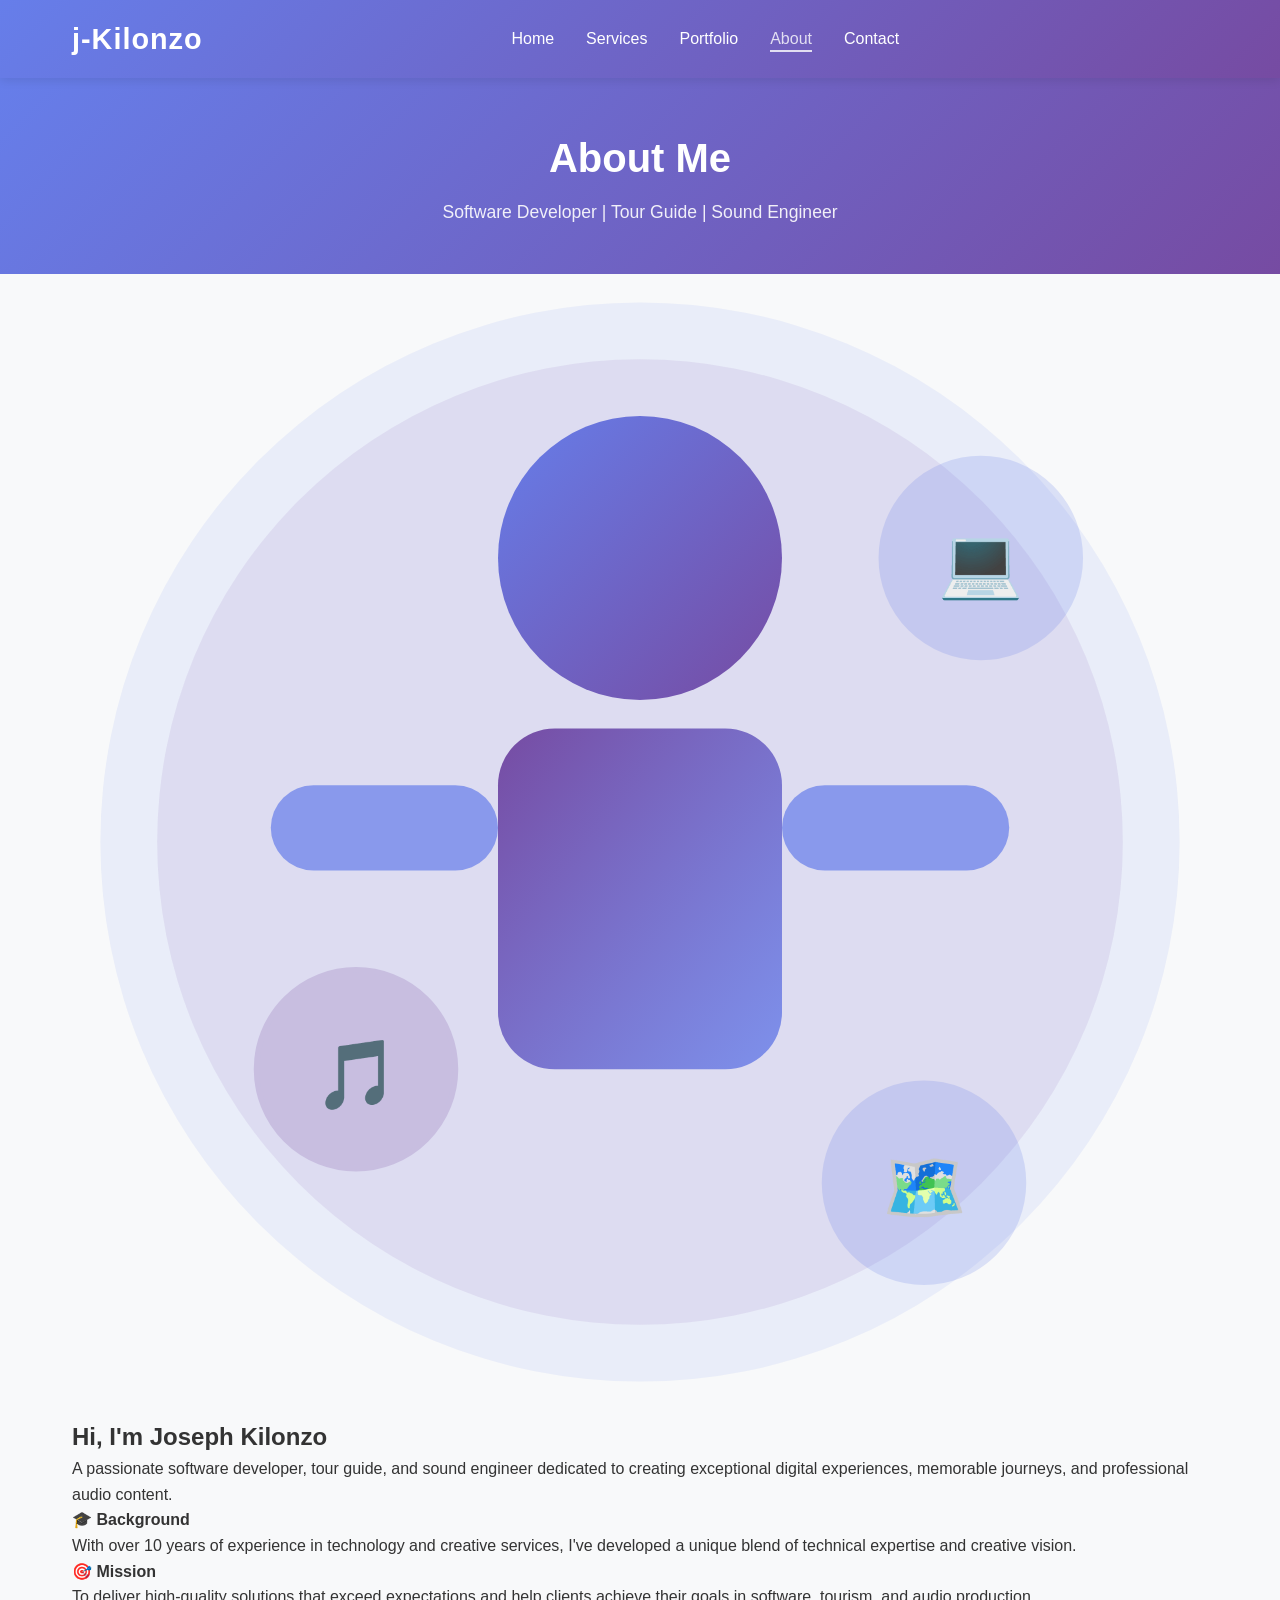
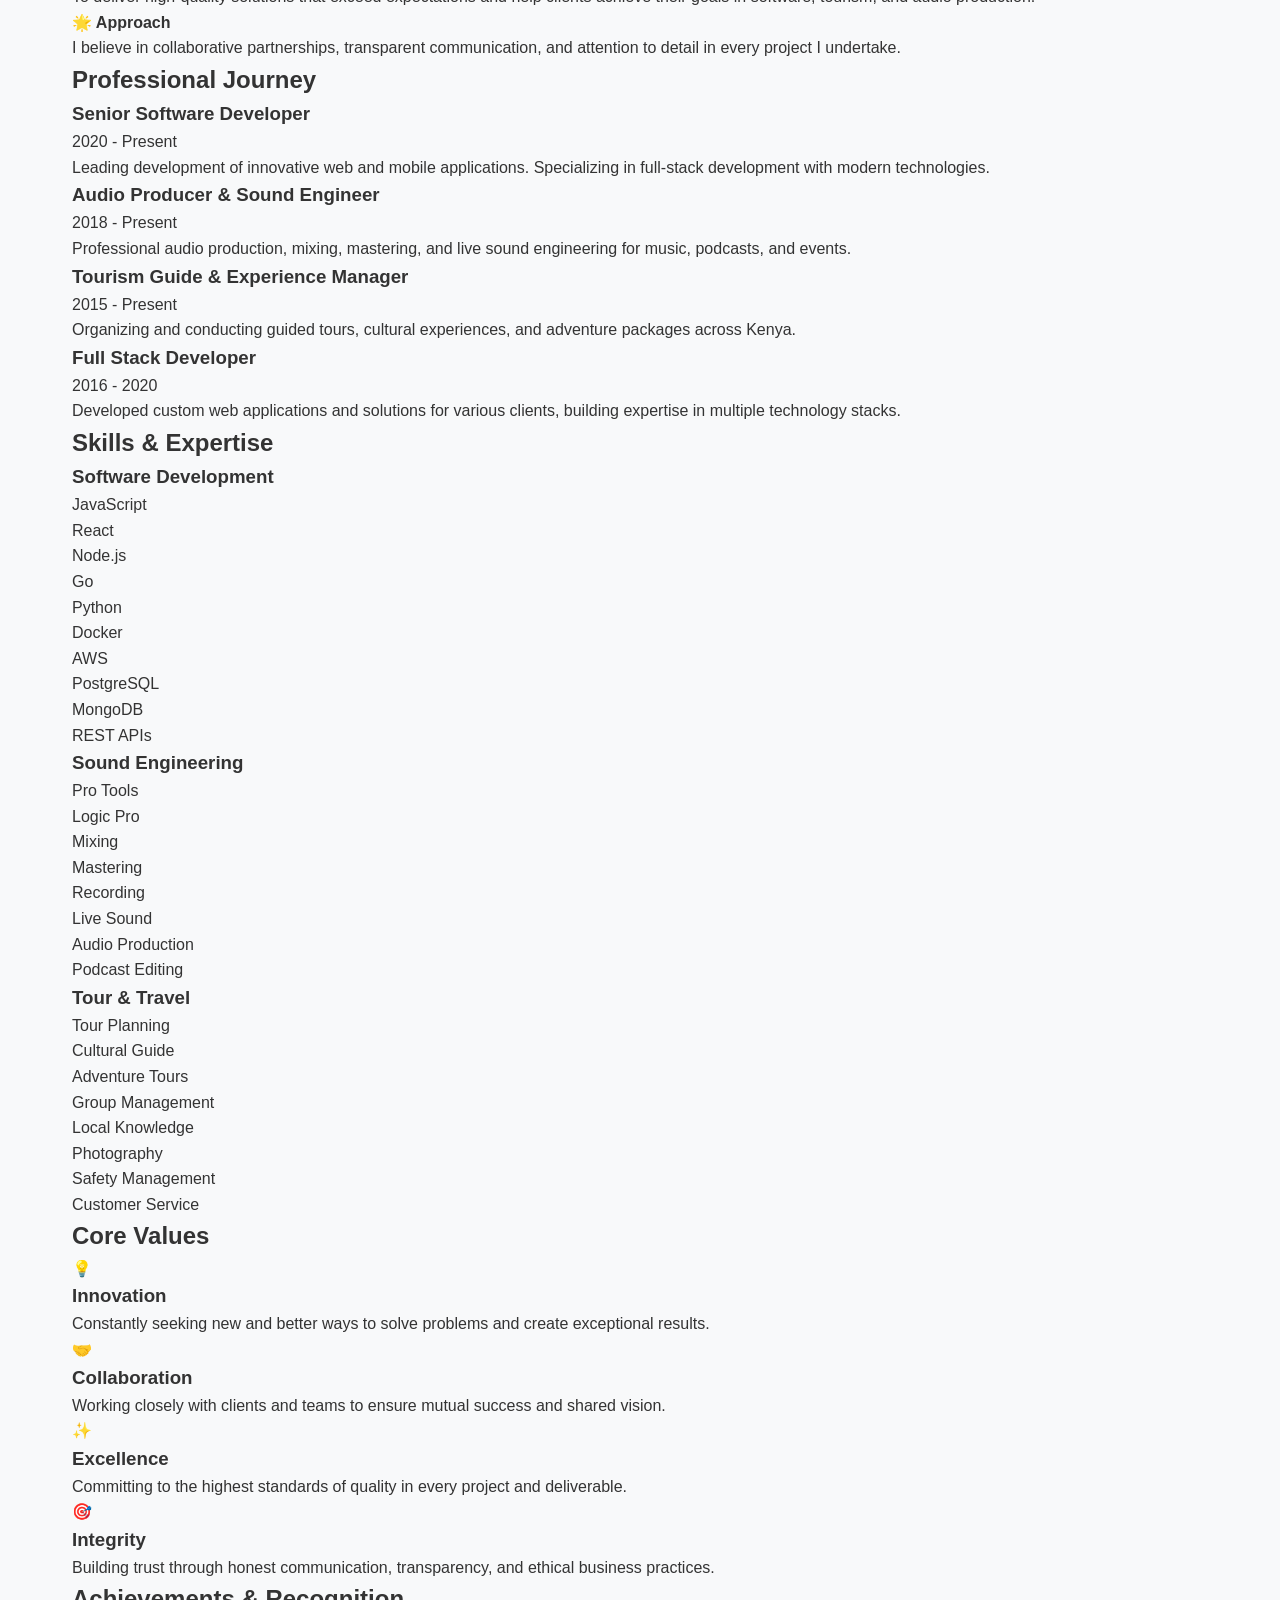
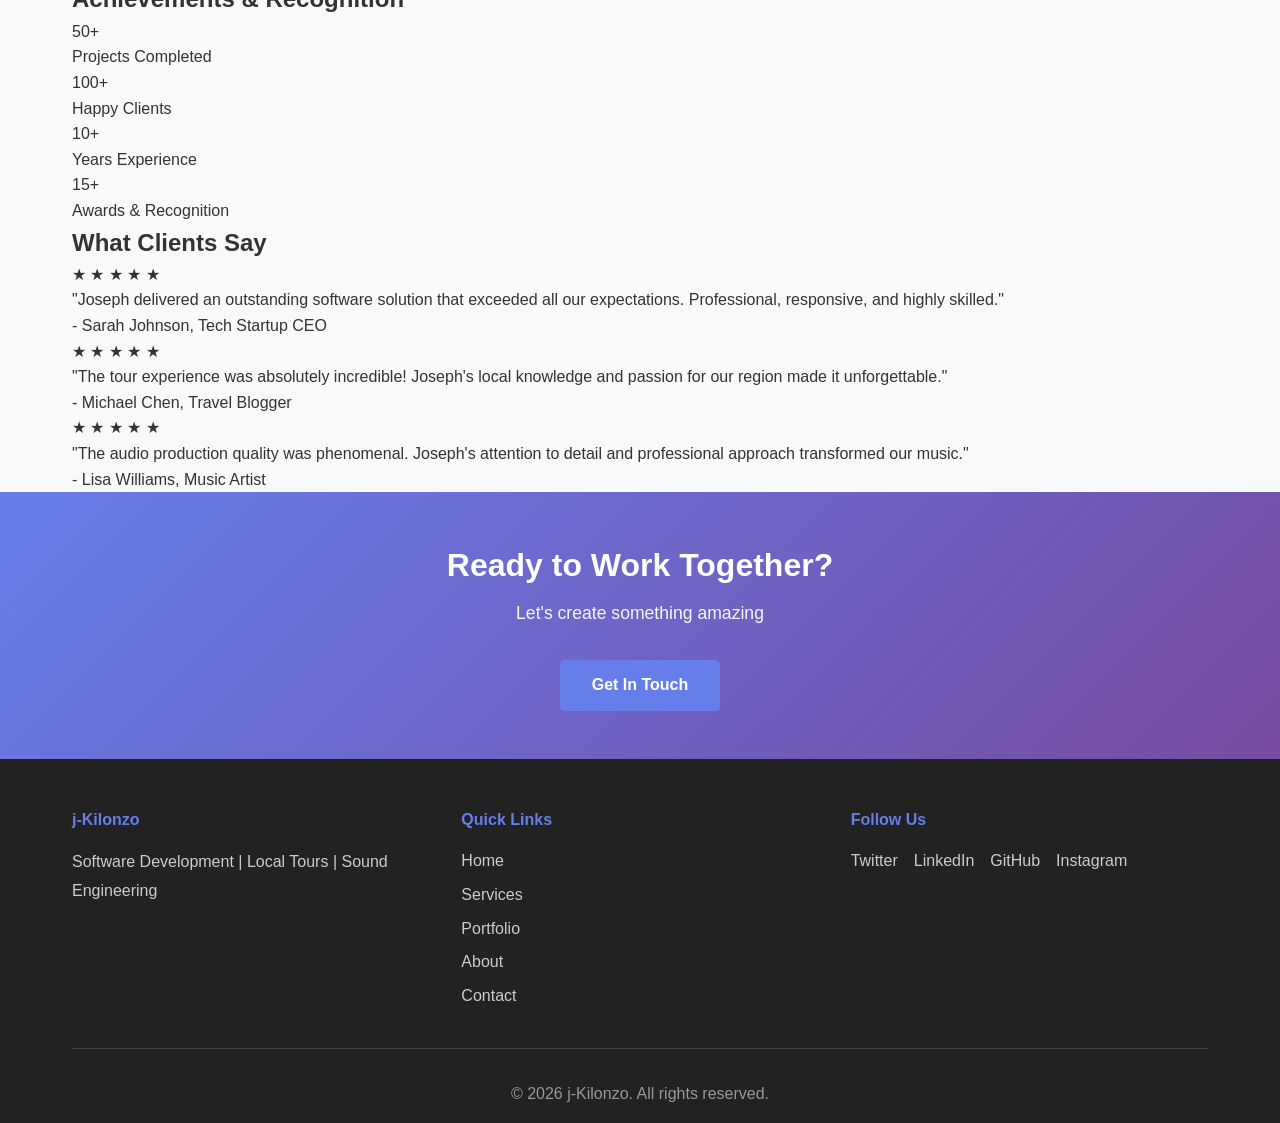
==== about.html @ 8bfd5685 "Add contact form with validation and comprehensive about page" ====
<!DOCTYPE html>
<html lang="en">
<head>
    <meta charset="UTF-8">
    <meta name="viewport" content="width=device-width, initial-scale=1.0">
    <meta name="description" content="About j-Kilonzo - Learn about Joseph Kilonzo's background and expertise">
    <title>j-Kilonzo | About</title>
    <link rel="stylesheet" href="styles.css">
</head>
<body>
    <!-- Navigation -->
    <header>
        <nav class="navbar">
            <div class="container">
                <div class="nav-wrapper">
                    <div class="logo">
                        <a href="index.html">j-Kilonzo</a>
                    </div>
                    <ul class="nav-menu">
                        <li><a href="index.html">Home</a></li>
                        <li><a href="services.html">Services</a></li>
                        <li><a href="portfolio.html">Portfolio</a></li>
                        <li><a href="about.html" class="active">About</a></li>
                        <li><a href="contact.html">Contact</a></li>
                    </ul>
                    <div class="hamburger">
                        <span></span>
                        <span></span>
                        <span></span>
                    </div>
                </div>
            </div>
        </nav>
    </header>

    <!-- Page Header -->
    <section class="page-header">
        <div class="container">
            <h1 class="fade-in">About Me</h1>
            <p class="fade-in" style="--delay: 0.1s">Software Developer | Tour Guide | Sound Engineer</p>
        </div>
    </section>

    <!-- About Hero Section -->
    <section class="about-hero">
        <div class="container">
            <div class="about-hero-content">
                <div class="about-hero-image fade-in-left">
                    <svg viewBox="0 0 400 400" xmlns="http://www.w3.org/2000/svg">
                        <!-- Background Circle -->
                        <circle cx="200" cy="200" r="190" fill="#667eea" opacity="0.1"/>
                        <circle cx="200" cy="200" r="170" fill="#764ba2" opacity="0.1"/>
                        
                        <!-- Head -->
                        <circle cx="200" cy="100" r="50" fill="url(#headGrad)"/>
                        <defs>
                            <linearGradient id="headGrad" x1="0%" y1="0%" x2="100%" y2="100%">
                                <stop offset="0%" style="stop-color:#667eea;stop-opacity:1" />
                                <stop offset="100%" style="stop-color:#764ba2;stop-opacity:1" />
                            </linearGradient>
                        </defs>
                        
                        <!-- Body -->
                        <rect x="150" y="160" width="100" height="120" rx="20" fill="url(#bodyGrad)"/>
                        <defs>
                            <linearGradient id="bodyGrad" x1="0%" y1="0%" x2="100%" y2="100%">
                                <stop offset="0%" style="stop-color:#764ba2;stop-opacity:1" />
                                <stop offset="100%" style="stop-color:#667eea;stop-opacity:0.8" />
                            </linearGradient>
                        </defs>
                        
                        <!-- Arms -->
                        <rect x="70" y="180" width="80" height="30" rx="15" fill="#667eea" opacity="0.7"/>
                        <rect x="250" y="180" width="80" height="30" rx="15" fill="#667eea" opacity="0.7"/>
                        
                        <!-- Decorative Badges -->
                        <g>
                            <circle cx="320" cy="100" r="35" fill="#667eea" opacity="0.2" stroke="#667eea" stroke-width="2"/>
                            <text x="320" y="110" text-anchor="middle" fill="#667eea" font-size="24">💻</text>
                        </g>
                        
                        <g>
                            <circle cx="100" cy="280" r="35" fill="#764ba2" opacity="0.2" stroke="#764ba2" stroke-width="2"/>
                            <text x="100" y="290" text-anchor="middle" fill="#764ba2" font-size="24">🎵</text>
                        </g>
                        
                        <g>
                            <circle cx="300" cy="320" r="35" fill="#667eea" opacity="0.2" stroke="#667eea" stroke-width="2"/>
                            <text x="300" y="330" text-anchor="middle" fill="#667eea" font-size="24">🗺️</text>
                        </g>
                    </svg>
                </div>
                <div class="about-hero-text fade-in-right">
                    <h2>Hi, I'm Joseph Kilonzo</h2>
                    <p class="lead">A passionate software developer, tour guide, and sound engineer dedicated to creating exceptional digital experiences, memorable journeys, and professional audio content.</p>
                    
                    <div class="about-intro-points">
                        <div class="intro-point">
                            <h4>🎓 Background</h4>
                            <p>With over 10 years of experience in technology and creative services, I've developed a unique blend of technical expertise and creative vision.</p>
                        </div>
                        <div class="intro-point">
                            <h4>🎯 Mission</h4>
                            <p>To deliver high-quality solutions that exceed expectations and help clients achieve their goals in software, tourism, and audio production.</p>
                        </div>
                        <div class="intro-point">
                            <h4>🌟 Approach</h4>
                            <p>I believe in collaborative partnerships, transparent communication, and attention to detail in every project I undertake.</p>
                        </div>
                    </div>
                </div>
            </div>
        </div>
    </section>

    <!-- Experience Timeline -->
    <section class="experience-section">
        <div class="container">
            <h2 class="section-title fade-in">Professional Journey</h2>
            <div class="timeline">
                <div class="timeline-item fade-in" style="--delay: 0.1s">
                    <div class="timeline-marker">
                        <div class="timeline-dot"></div>
                        <div class="timeline-line"></div>
                    </div>
                    <div class="timeline-content">
                        <h3>Senior Software Developer</h3>
                        <p class="timeline-date">2020 - Present</p>
                        <p>Leading development of innovative web and mobile applications. Specializing in full-stack development with modern technologies.</p>
                    </div>
                </div>

                <div class="timeline-item fade-in" style="--delay: 0.2s">
                    <div class="timeline-marker">
                        <div class="timeline-dot"></div>
                        <div class="timeline-line"></div>
                    </div>
                    <div class="timeline-content">
                        <h3>Audio Producer & Sound Engineer</h3>
                        <p class="timeline-date">2018 - Present</p>
                        <p>Professional audio production, mixing, mastering, and live sound engineering for music, podcasts, and events.</p>
                    </div>
                </div>

                <div class="timeline-item fade-in" style="--delay: 0.3s">
                    <div class="timeline-marker">
                        <div class="timeline-dot"></div>
                        <div class="timeline-line"></div>
                    </div>
                    <div class="timeline-content">
                        <h3>Tourism Guide & Experience Manager</h3>
                        <p class="timeline-date">2015 - Present</p>
                        <p>Organizing and conducting guided tours, cultural experiences, and adventure packages across Kenya.</p>
                    </div>
                </div>

                <div class="timeline-item fade-in" style="--delay: 0.4s">
                    <div class="timeline-marker">
                        <div class="timeline-dot"></div>
                    </div>
                    <div class="timeline-content">
                        <h3>Full Stack Developer</h3>
                        <p class="timeline-date">2016 - 2020</p>
                        <p>Developed custom web applications and solutions for various clients, building expertise in multiple technology stacks.</p>
                    </div>
                </div>
            </div>
        </div>
    </section>

    <!-- Skills Section -->
    <section class="skills-section">
        <div class="container">
            <h2 class="section-title fade-in">Skills & Expertise</h2>
            <div class="skills-categories">
                <div class="skill-category fade-in" style="--delay: 0.1s">
                    <h3>Software Development</h3>
                    <div class="skill-list">
                        <div class="skill-badge">JavaScript</div>
                        <div class="skill-badge">React</div>
                        <div class="skill-badge">Node.js</div>
                        <div class="skill-badge">Go</div>
                        <div class="skill-badge">Python</div>
                        <div class="skill-badge">Docker</div>
                        <div class="skill-badge">AWS</div>
                        <div class="skill-badge">PostgreSQL</div>
                        <div class="skill-badge">MongoDB</div>
                        <div class="skill-badge">REST APIs</div>
                    </div>
                </div>

                <div class="skill-category fade-in" style="--delay: 0.2s">
                    <h3>Sound Engineering</h3>
                    <div class="skill-list">
                        <div class="skill-badge">Pro Tools</div>
                        <div class="skill-badge">Logic Pro</div>
                        <div class="skill-badge">Mixing</div>
                        <div class="skill-badge">Mastering</div>
                        <div class="skill-badge">Recording</div>
                        <div class="skill-badge">Live Sound</div>
                        <div class="skill-badge">Audio Production</div>
                        <div class="skill-badge">Podcast Editing</div>
                    </div>
                </div>

                <div class="skill-category fade-in" style="--delay: 0.3s">
                    <h3>Tour & Travel</h3>
                    <div class="skill-list">
                        <div class="skill-badge">Tour Planning</div>
                        <div class="skill-badge">Cultural Guide</div>
                        <div class="skill-badge">Adventure Tours</div>
                        <div class="skill-badge">Group Management</div>
                        <div class="skill-badge">Local Knowledge</div>
                        <div class="skill-badge">Photography</div>
                        <div class="skill-badge">Safety Management</div>
                        <div class="skill-badge">Customer Service</div>
                    </div>
                </div>
            </div>
        </div>
    </section>

    <!-- Values Section -->
    <section class="values-section">
        <div class="container">
            <h2 class="section-title fade-in">Core Values</h2>
            <div class="values-grid">
                <div class="value-card fade-in" style="--delay: 0.1s">
                    <div class="value-icon">💡</div>
                    <h3>Innovation</h3>
                    <p>Constantly seeking new and better ways to solve problems and create exceptional results.</p>
                </div>
                <div class="value-card fade-in" style="--delay: 0.2s">
                    <div class="value-icon">🤝</div>
                    <h3>Collaboration</h3>
                    <p>Working closely with clients and teams to ensure mutual success and shared vision.</p>
                </div>
                <div class="value-card fade-in" style="--delay: 0.3s">
                    <div class="value-icon">✨</div>
                    <h3>Excellence</h3>
                    <p>Committing to the highest standards of quality in every project and deliverable.</p>
                </div>
                <div class="value-card fade-in" style="--delay: 0.4s">
                    <div class="value-icon">🎯</div>
                    <h3>Integrity</h3>
                    <p>Building trust through honest communication, transparency, and ethical business practices.</p>
                </div>
            </div>
        </div>
    </section>

    <!-- Achievements Section -->
    <section class="achievements-section">
        <div class="container">
            <h2 class="section-title fade-in">Achievements & Recognition</h2>
            <div class="achievements-grid">
                <div class="achievement-card fade-in" style="--delay: 0.1s">
                    <div class="achievement-number">50+</div>
                    <p>Projects Completed</p>
                </div>
                <div class="achievement-card fade-in" style="--delay: 0.2s">
                    <div class="achievement-number">100+</div>
                    <p>Happy Clients</p>
                </div>
                <div class="achievement-card fade-in" style="--delay: 0.3s">
                    <div class="achievement-number">10+</div>
                    <p>Years Experience</p>
                </div>
                <div class="achievement-card fade-in" style="--delay: 0.4s">
                    <div class="achievement-number">15+</div>
                    <p>Awards & Recognition</p>
                </div>
            </div>
        </div>
    </section>

    <!-- Testimonials Section -->
    <section class="testimonials-section">
        <div class="container">
            <h2 class="section-title fade-in">What Clients Say</h2>
            <div class="testimonials-grid">
                <div class="testimonial-card fade-in" style="--delay: 0.1s">
                    <div class="star-rating">
                        <span class="star">★</span>
                        <span class="star">★</span>
                        <span class="star">★</span>
                        <span class="star">★</span>
                        <span class="star">★</span>
                    </div>
                    <p class="testimonial-text">"Joseph delivered an outstanding software solution that exceeded all our expectations. Professional, responsive, and highly skilled."</p>
                    <p class="testimonial-author">- Sarah Johnson, Tech Startup CEO</p>
                </div>
                <div class="testimonial-card fade-in" style="--delay: 0.2s">
                    <div class="star-rating">
                        <span class="star">★</span>
                        <span class="star">★</span>
                        <span class="star">★</span>
                        <span class="star">★</span>
                        <span class="star">★</span>
                    </div>
                    <p class="testimonial-text">"The tour experience was absolutely incredible! Joseph's local knowledge and passion for our region made it unforgettable."</p>
                    <p class="testimonial-author">- Michael Chen, Travel Blogger</p>
                </div>
                <div class="testimonial-card fade-in" style="--delay: 0.3s">
                    <div class="star-rating">
                        <span class="star">★</span>
                        <span class="star">★</span>
                        <span class="star">★</span>
                        <span class="star">★</span>
                        <span class="star">★</span>
                    </div>
                    <p class="testimonial-text">"The audio production quality was phenomenal. Joseph's attention to detail and professional approach transformed our music."</p>
                    <p class="testimonial-author">- Lisa Williams, Music Artist</p>
                </div>
            </div>
        </div>
    </section>

    <!-- CTA Section -->
    <section class="cta">
        <div class="container">
            <h2 class="fade-in">Ready to Work Together?</h2>
            <p class="fade-in" style="--delay: 0.1s">Let's create something amazing</p>
            <a href="contact.html" class="btn btn-primary fade-in" style="--delay: 0.2s">Get In Touch</a>
        </div>
    </section>

    <!-- Footer -->
    <footer>
        <div class="container">
            <div class="footer-content">
                <div class="footer-section">
                    <h4>j-Kilonzo</h4>
                    <p>Software Development | Local Tours | Sound Engineering</p>
                </div>
                <div class="footer-section">
                    <h4>Quick Links</h4>
                    <ul>
                        <li><a href="index.html">Home</a></li>
                        <li><a href="services.html">Services</a></li>
                        <li><a href="portfolio.html">Portfolio</a></li>
                        <li><a href="about.html">About</a></li>
                        <li><a href="contact.html">Contact</a></li>
                    </ul>
                </div>
                <div class="footer-section">
                    <h4>Follow Us</h4>
                    <div class="social-links">
                        <a href="#" title="Twitter">Twitter</a>
                        <a href="#" title="LinkedIn">LinkedIn</a>
                        <a href="#" title="GitHub">GitHub</a>
                        <a href="#" title="Instagram">Instagram</a>
                    </div>
                </div>
            </div>
            <div class="footer-bottom">
                <p>&copy; 2026 j-Kilonzo. All rights reserved.</p>
            </div>
        </div>
    </footer>

    <!-- Scripts -->
    <script src="js/main.js"></script>
</body>
</html>
---- styles.css ----
/* Global Styles */
* {
    margin: 0;
    padding: 0;
    box-sizing: border-box;
}

:root {
    --primary-color: #667eea;
    --secondary-color: #764ba2;
    --text-dark: #333;
    --text-light: #666;
    --bg-light: #f8f9fa;
    --bg-white: #ffffff;
    --border-color: #e0e0e0;
    --success-color: #4caf50;
}

body {
    font-family: 'Segoe UI', Tahoma, Geneva, Verdana, sans-serif;
    line-height: 1.6;
    color: var(--text-dark);
    background-color: var(--bg-light);
}

html {
    scroll-behavior: smooth;
}

/* Container */
.container {
    max-width: 1200px;
    margin: 0 auto;
    padding: 0 2rem;
}

/* Navigation */
header {
    background: linear-gradient(135deg, var(--primary-color) 0%, var(--secondary-color) 100%);
    color: white;
    box-shadow: 0 2px 10px rgba(0, 0, 0, 0.1);
    position: sticky;
    top: 0;
    z-index: 1000;
}

.navbar {
    padding: 1rem 0;
}

.nav-wrapper {
    display: flex;
    justify-content: space-between;
    align-items: center;
}

.logo a {
    font-size: 1.8rem;
    font-weight: bold;
    color: white;
    text-decoration: none;
    letter-spacing: 1px;
}

.nav-menu {
    display: flex;
    gap: 2rem;
    list-style: none;
}

.nav-menu a {
    color: white;
    text-decoration: none;
    transition: all 0.3s ease;
    font-weight: 500;
    position: relative;
}

.nav-menu a:hover,
.nav-menu a.active {
    opacity: 0.8;
}

.nav-menu a.active::after {
    content: '';
    position: absolute;
    bottom: -5px;
    left: 0;
    width: 100%;
    height: 2px;
    background-color: white;
}

/* Buttons */
.btn {
    padding: 0.8rem 2rem;
    border: none;
    border-radius: 5px;
    cursor: pointer;
    font-size: 1rem;
    transition: all 0.3s ease;
    text-decoration: none;
    display: inline-block;
    font-weight: 600;
    text-align: center;
}

.btn-primary {
    background-color: var(--primary-color);
    color: white;
}

.btn-primary:hover {
    background-color: var(--secondary-color);
    transform: translateY(-2px);
    box-shadow: 0 5px 15px rgba(102, 126, 234, 0.4);
}

.btn-secondary {
    background-color: transparent;
    color: white;
    border: 2px solid white;
}

.btn-secondary:hover {
    background-color: white;
    color: var(--primary-color);
}

/* Hero Section */
.hero {
    background: linear-gradient(135deg, var(--primary-color) 0%, var(--secondary-color) 100%);
    color: white;
    padding: 5rem 2rem;
}

.hero-content {
    display: grid;
    grid-template-columns: 1fr 1fr;
    gap: 3rem;
    align-items: center;
}

.hero-text h1 {
    font-size: 3rem;
    margin-bottom: 1rem;
    line-height: 1.2;
}

.hero-text p {
    font-size: 1.2rem;
    margin-bottom: 2rem;
    opacity: 0.95;
}

.hero-graphic {
    max-width: 400px;
    margin: 0 auto;
}

.hero-graphic svg {
    width: 100%;
    height: auto;
}

.hero-cta {
    display: flex;
    gap: 1rem;
    flex-wrap: wrap;
}

/* Page Header */
.page-header {
    background: linear-gradient(135deg, var(--primary-color) 0%, var(--secondary-color) 100%);
    color: white;
    padding: 3rem 2rem;
    text-align: center;
}

.page-header h1 {
    font-size: 2.5rem;
    margin-bottom: 0.5rem;
}

.page-header p {
    font-size: 1.1rem;
    opacity: 0.9;
}

/* Services Preview */
.services-preview {
    padding: 4rem 2rem;
    background-color: var(--bg-white);
}

.services-preview h2 {
    text-align: center;
    font-size: 2.5rem;
    margin-bottom: 3rem;
    color: var(--text-dark);
}

.services-grid {
    display: grid;
    grid-template-columns: repeat(auto-fit, minmax(280px, 1fr));
    gap: 2rem;
    margin-bottom: 2rem;
}

.service-preview-card {
    background: white;
    padding: 2rem;
    border-radius: 10px;
    text-align: center;
    box-shadow: 0 2px 15px rgba(0, 0, 0, 0.08);
    transition: all 0.3s ease;
    border-top: 4px solid var(--primary-color);
}

.service-preview-card:hover {
    transform: translateY(-8px);
    box-shadow: 0 5px 25px rgba(102, 126, 234, 0.2);
}

.service-icon-box {
    width: 80px;
    height: 80px;
    margin: 0 auto 1.5rem;
    background: linear-gradient(135deg, var(--primary-color) 0%, var(--secondary-color) 100%);
    border-radius: 50%;
    display: flex;
    align-items: center;
    justify-content: center;
}

.service-icon-box svg {
    width: 50px;
    height: 50px;
}

.service-preview-card h3 {
    color: var(--primary-color);
    margin-bottom: 0.5rem;
    font-size: 1.3rem;
}

.service-preview-card p {
    color: var(--text-light);
    line-height: 1.6;
}

.center-cta {
    text-align: center;
}

/* Service Detail Sections */
.service-detail {
    padding: 4rem 2rem;
    background-color: var(--bg-white);
}

.service-detail.alternate {
    background-color: var(--bg-light);
}

.service-detail-content {
    display: grid;
    grid-template-columns: 1fr 1fr;
    gap: 3rem;
    align-items: start;
}

.service-detail-graphic {
    max-width: 100%;
}

.service-detail-graphic svg {
    width: 100%;
    height: auto;
}

.service-detail-text h2 {
    font-size: 2rem;
    margin-bottom: 1.5rem;
    color: var(--text-dark);
}

.service-detail-text p {
    color: var(--text-light);
    margin-bottom: 1.5rem;
    line-height: 1.8;
}

.service-features {
    margin: 2rem 0;
}

.service-features h3 {
    color: var(--primary-color);
    margin-bottom: 1rem;
    font-size: 1.2rem;
}

.service-features ul,
.service-highlights ul {
    list-style: none;
}

.service-features li,
.service-highlights p {
    padding: 0.5rem 0;
    color: var(--text-light);
    line-height: 1.8;
}

.tech-stack {
    margin-top: 2rem;
}

.tech-stack h3 {
    color: var(--primary-color);
    margin-bottom: 1rem;
    font-size: 1.2rem;
}

.tech-tags {
    display: flex;
    flex-wrap: wrap;
    gap: 0.8rem;
}

.tech-tag {
    background-color: var(--primary-color);
    color: white;
    padding: 0.5rem 1.2rem;
    border-radius: 20px;
    font-size: 0.9rem;
    transition: all 0.3s ease;
}

.tech-tag:hover {
    background-color: var(--secondary-color);
    transform: translateY(-2px);
}

/* About Section */
.about {
    padding: 4rem 2rem;
    background-color: var(--bg-light);
}

.about h2 {
    font-size: 2.5rem;
    margin-bottom: 2rem;
    color: var(--text-dark);
}

.about-content {
    display: grid;
    grid-template-columns: 1fr 1fr;
    gap: 3rem;
    align-items: center;
}

.about-graphic {
    max-width: 300px;
    margin: 0 auto;
}

.about-graphic svg {
    width: 100%;
    height: auto;
}

.about-text p {
    color: var(--text-light);
    margin-bottom: 1rem;
    line-height: 1.8;
}

.skills-list {
    margin-top: 2rem;
}

.skill-item {
    margin-bottom: 1.5rem;
}

.skill-name {
    display: block;
    color: var(--text-dark);
    font-weight: 600;
    margin-bottom: 0.5rem;
}

.skill-bar {
    background-color: #e0e0e0;
    height: 8px;
    border-radius: 10px;
    overflow: hidden;
}

.skill-fill {
    background: linear-gradient(90deg, var(--primary-color) 0%, var(--secondary-color) 100%);
    height: 100%;
    border-radius: 10px;
    transition: width 1s ease;
}

/* Stats Section */
.stats {
    padding: 4rem 2rem;
    background: linear-gradient(135deg, var(--primary-color) 0%, var(--secondary-color) 100%);
    color: white;
}

.stats-grid {
    display: grid;
    grid-template-columns: repeat(auto-fit, minmax(200px, 1fr));
    gap: 2rem;
}

.stat-card {
    text-align: center;
    padding: 2rem;
    background-color: rgba(255, 255, 255, 0.1);
    border-radius: 10px;
    backdrop-filter: blur(10px);
}

.stat-card h3 {
    font-size: 2.5rem;
    margin-bottom: 0.5rem;
    font-weight: bold;
}

.stat-card p {
    font-size: 1rem;
    opacity: 0.95;
}

/* CTA Section */
.cta {
    padding: 3rem 2rem;
    background: linear-gradient(135deg, var(--primary-color) 0%, var(--secondary-color) 100%);
    color: white;
    text-align: center;
}

.cta h2 {
    font-size: 2rem;
    margin-bottom: 0.5rem;
}

.cta p {
    font-size: 1.1rem;
    margin-bottom: 2rem;
    opacity: 0.95;
}

/* Pricing Section */
.pricing {
    padding: 4rem 2rem;
    background-color: var(--bg-white);
}

.pricing h2 {
    text-align: center;
    font-size: 2.5rem;
    margin-bottom: 3rem;
    color: var(--text-dark);
}

.pricing-grid {
    display: grid;
    grid-template-columns: repeat(auto-fit, minmax(280px, 1fr));
    gap: 2rem;
}

.pricing-card {
    background: white;
    padding: 2rem;
    border-radius: 10px;
    text-align: center;
    box-shadow: 0 2px 15px rgba(0, 0, 0, 0.08);
    transition: all 0.3s ease;
    border: 2px solid transparent;
    position: relative;
}

.pricing-card.featured {
    border-color: var(--primary-color);
    transform: scale(1.05);
    box-shadow: 0 5px 25px rgba(102, 126, 234, 0.3);
}

.pricing-card:hover {
    transform: translateY(-5px);
    box-shadow: 0 5px 25px rgba(102, 126, 234, 0.15);
}

.badge {
    position: absolute;
    top: -15px;
    left: 50%;
    transform: translateX(-50%);
    background-color: var(--primary-color);
    color: white;
    padding: 0.5rem 1.5rem;
    border-radius: 20px;
    font-size: 0.8rem;
    font-weight: bold;
}

.pricing-card h3 {
    font-size: 1.5rem;
    margin: 1rem 0;
    color: var(--text-dark);
}

.price {
    font-size: 2.5rem;
    color: var(--primary-color);
    font-weight: bold;
    margin: 1rem 0;
}

.price-desc {
    color: var(--text-light);
    margin-bottom: 1.5rem;
}

.pricing-features {
    list-style: none;
    margin: 2rem 0;
    text-align: left;
}

.pricing-features li {
    padding: 0.7rem 0;
    color: var(--text-light);
    border-bottom: 1px solid #f0f0f0;
}

.pricing-features li:last-child {
    border-bottom: none;
}

/* Contact Section */
.contact-info-section {
    padding: 4rem 2rem;
    background-color: var(--bg-white);
}

.contact-info-grid {
    display: grid;
    grid-template-columns: repeat(auto-fit, minmax(280px, 1fr));
    gap: 2rem;
}

.contact-info-card {
    background: var(--bg-light);
    padding: 2rem;
    border-radius: 10px;
    text-align: center;
    transition: all 0.3s ease;
    border-top: 4px solid var(--primary-color);
}

.contact-info-card:hover {
    transform: translateY(-5px);
    background-color: white;
    box-shadow: 0 5px 15px rgba(0, 0, 0, 0.1);
}

.contact-icon {
    width: 80px;
    height: 80px;
    margin: 0 auto 1.5rem;
    background: linear-gradient(135deg, var(--primary-color) 0%, var(--secondary-color) 100%);
    border-radius: 50%;
    display: flex;
    align-items: center;
    justify-content: center;
}

.contact-icon svg {
    width: 50px;
    height: 50px;
    filter: brightness(0) invert(1);
}

.contact-info-card h3 {
    color: var(--text-dark);
    margin-bottom: 0.5rem;
    font-size: 1.3rem;
}

.contact-info-card p {
    color: var(--text-light);
}

.contact-info-card a {
    color: var(--primary-color);
    text-decoration: none;
    font-weight: 600;
}

.contact-info-card a:hover {
    text-decoration: underline;
}

.contact-desc {
    font-size: 0.9rem !important;
    margin-top: 0.5rem;
}

/* Contact Form Section */
.contact-form-section {
    padding: 4rem 2rem;
    background-color: var(--bg-light);
}

.form-wrapper {
    display: grid;
    grid-template-columns: 1fr 1fr;
    gap: 3rem;
    align-items: center;
}

.form-graphic {
    max-width: 100%;
}

.form-graphic svg {
    width: 100%;
    height: auto;
}

.contact-form {
    background: white;
    padding: 2.5rem;
    border-radius: 10px;
    box-shadow: 0 2px 15px rgba(0, 0, 0, 0.1);
}

.contact-form h2 {
    color: var(--text-dark);
    margin-bottom: 2rem;
    font-size: 1.8rem;
}

.form-group {
    margin-bottom: 1.5rem;
}

.form-group label {
    display: block;
    margin-bottom: 0.5rem;
    color: var(--text-dark);
    font-weight: 600;
}

.form-group input,
.form-group textarea,
.form-group select {
    width: 100%;
    padding: 0.8rem;
    border: 2px solid #e0e0e0;
    border-radius: 5px;
    font-family: inherit;
    font-size: 1rem;
    transition: all 0.3s ease;
}

.form-group input:focus,
.form-group textarea:focus,
.form-group select:focus {
    outline: none;
    border-color: var(--primary-color);
    box-shadow: 0 0 0 3px rgba(102, 126, 234, 0.1);
}

.form-group textarea {
    resize: vertical;
    min-height: 120px;
}

.form-group.checkbox {
    display: flex;
    align-items: center;
    gap: 0.5rem;
}

.form-group.checkbox input {
    width: auto;
    margin: 0;
}

.form-group.checkbox label {
    margin: 0;
    font-weight: normal;
}

.form-note {
    font-size: 0.9rem;
    color: var(--text-light);
    margin-top: 1rem;
}

/* Business Hours */
.business-hours {
    padding: 4rem 2rem;
    background-color: var(--bg-white);
}

.business-hours h2 {
    text-align: center;
    font-size: 2.5rem;
    margin-bottom: 2rem;
    color: var(--text-dark);
}

.hours-grid {
    display: grid;
    grid-template-columns: repeat(auto-fit, minmax(250px, 1fr));
    gap: 2rem;
}

.hours-card {
    background: var(--bg-light);
    padding: 2rem;
    border-radius: 10px;
    border-left: 4px solid var(--primary-color);
}

.hours-card h3 {
    color: var(--text-dark);
    margin-bottom: 1rem;
}

.hours-card p {
    color: var(--text-light);
    margin-bottom: 0.5rem;
    line-height: 1.8;
}

/* FAQ Section */
.faq {
    padding: 4rem 2rem;
    background-color: var(--bg-light);
}

.faq h2 {
    text-align: center;
    font-size: 2.5rem;
    margin-bottom: 2rem;
    color: var(--text-dark);
}

.faq-grid {
    display: grid;
    grid-template-columns: repeat(auto-fit, minmax(300px, 1fr));
    gap: 2rem;
}

.faq-item {
    background: white;
    padding: 2rem;
    border-radius: 10px;
    box-shadow: 0 2px 10px rgba(0, 0, 0, 0.05);
}

.faq-item h3 {
    color: var(--primary-color);
    margin-bottom: 1rem;
}

.faq-item p {
    color: var(--text-light);
    line-height: 1.8;
}

/* Social CTA */
.social-cta {
    padding: 3rem 2rem;
    background: linear-gradient(135deg, var(--primary-color) 0%, var(--secondary-color) 100%);
    color: white;
    text-align: center;
}

.social-cta h2 {
    font-size: 2rem;
    margin-bottom: 0.5rem;
}

.social-cta p {
    font-size: 1.1rem;
    margin-bottom: 2rem;
    opacity: 0.95;
}

.social-buttons {
    display: flex;
    gap: 1rem;
    justify-content: center;
    flex-wrap: wrap;
}

.social-btn {
    padding: 0.8rem 1.5rem;
    border-radius: 5px;
    text-decoration: none;
    color: white;
    font-weight: 600;
    transition: all 0.3s ease;
    background-color: rgba(255, 255, 255, 0.2);
    border: 2px solid white;
}

.social-btn:hover {
    background-color: white;
    color: var(--primary-color);
    transform: translateY(-2px);
}

/* Footer */
footer {
    background-color: #222;
    color: white;
    padding: 3rem 2rem 1rem;
}

.footer-content {
    display: grid;
    grid-template-columns: repeat(auto-fit, minmax(250px, 1fr));
    gap: 2rem;
    margin-bottom: 2rem;
}

.footer-section h4 {
    margin-bottom: 1rem;
    color: var(--primary-color);
}

.footer-section p {
    color: #ccc;
    line-height: 1.8;
}

.footer-section ul {
    list-style: none;
}

.footer-section ul li {
    margin-bottom: 0.5rem;
}

.footer-section a {
    color: #ccc;
    text-decoration: none;
    transition: color 0.3s ease;
}

.footer-section a:hover {
    color: var(--primary-color);
}

.social-links {
    display: flex;
    gap: 1rem;
}

.footer-bottom {
    text-align: center;
    padding-top: 2rem;
    border-top: 1px solid #444;
    color: #999;
}

/* Responsive Design */
@media (max-width: 768px) {
    .nav-menu {
        gap: 1rem;
        font-size: 0.9rem;
    }

    .hero-content,
    .service-detail-content,
    .about-content,
    .form-wrapper {
        grid-template-columns: 1fr;
    }

    .hero-text h1 {
        font-size: 2rem;
    }

    .hero-text p {
        font-size: 1rem;
    }

    .hero-cta {
        flex-direction: column;
    }

    .hero-cta .btn {
        width: 100%;
    }

    .pricing-card.featured {
        transform: scale(1);
    }

    .stats-grid {
        grid-template-columns: repeat(2, 1fr);
    }

    .page-header h1 {
        font-size: 2rem;
    }

    .services-grid,
    .contact-info-grid,
    .hours-grid,
    .faq-grid {
        grid-template-columns: 1fr;
    }

    h2 {
        font-size: 2rem !important;
    }

    .service-detail {
        padding: 2rem 1rem;
    }
}

@media (max-width: 480px) {
    .container {
        padding: 0 1rem;
    }

    .nav-menu {
        gap: 0.5rem;
        font-size: 0.8rem;
    }

    .hero-text h1 {
        font-size: 1.5rem;
    }

    .hero-text p {
        font-size: 0.9rem;
    }

    .page-header {
        padding: 2rem 1rem;
    }

    .page-header h1 {
        font-size: 1.5rem;
    }

    .cta h2 {
        font-size: 1.5rem;
    }

    .social-buttons {
        flex-direction: column;
    }

    .social-btn {
        width: 100%;
    }

    .contact-form {
        padding: 1.5rem;
    }

    .stats-grid {
        grid-template-columns: 1fr;
    }
}

/* Print Styles */
@media print {
    header,
    footer {
        display: none;
    }

    .page {
        break-after: page;
    }
}
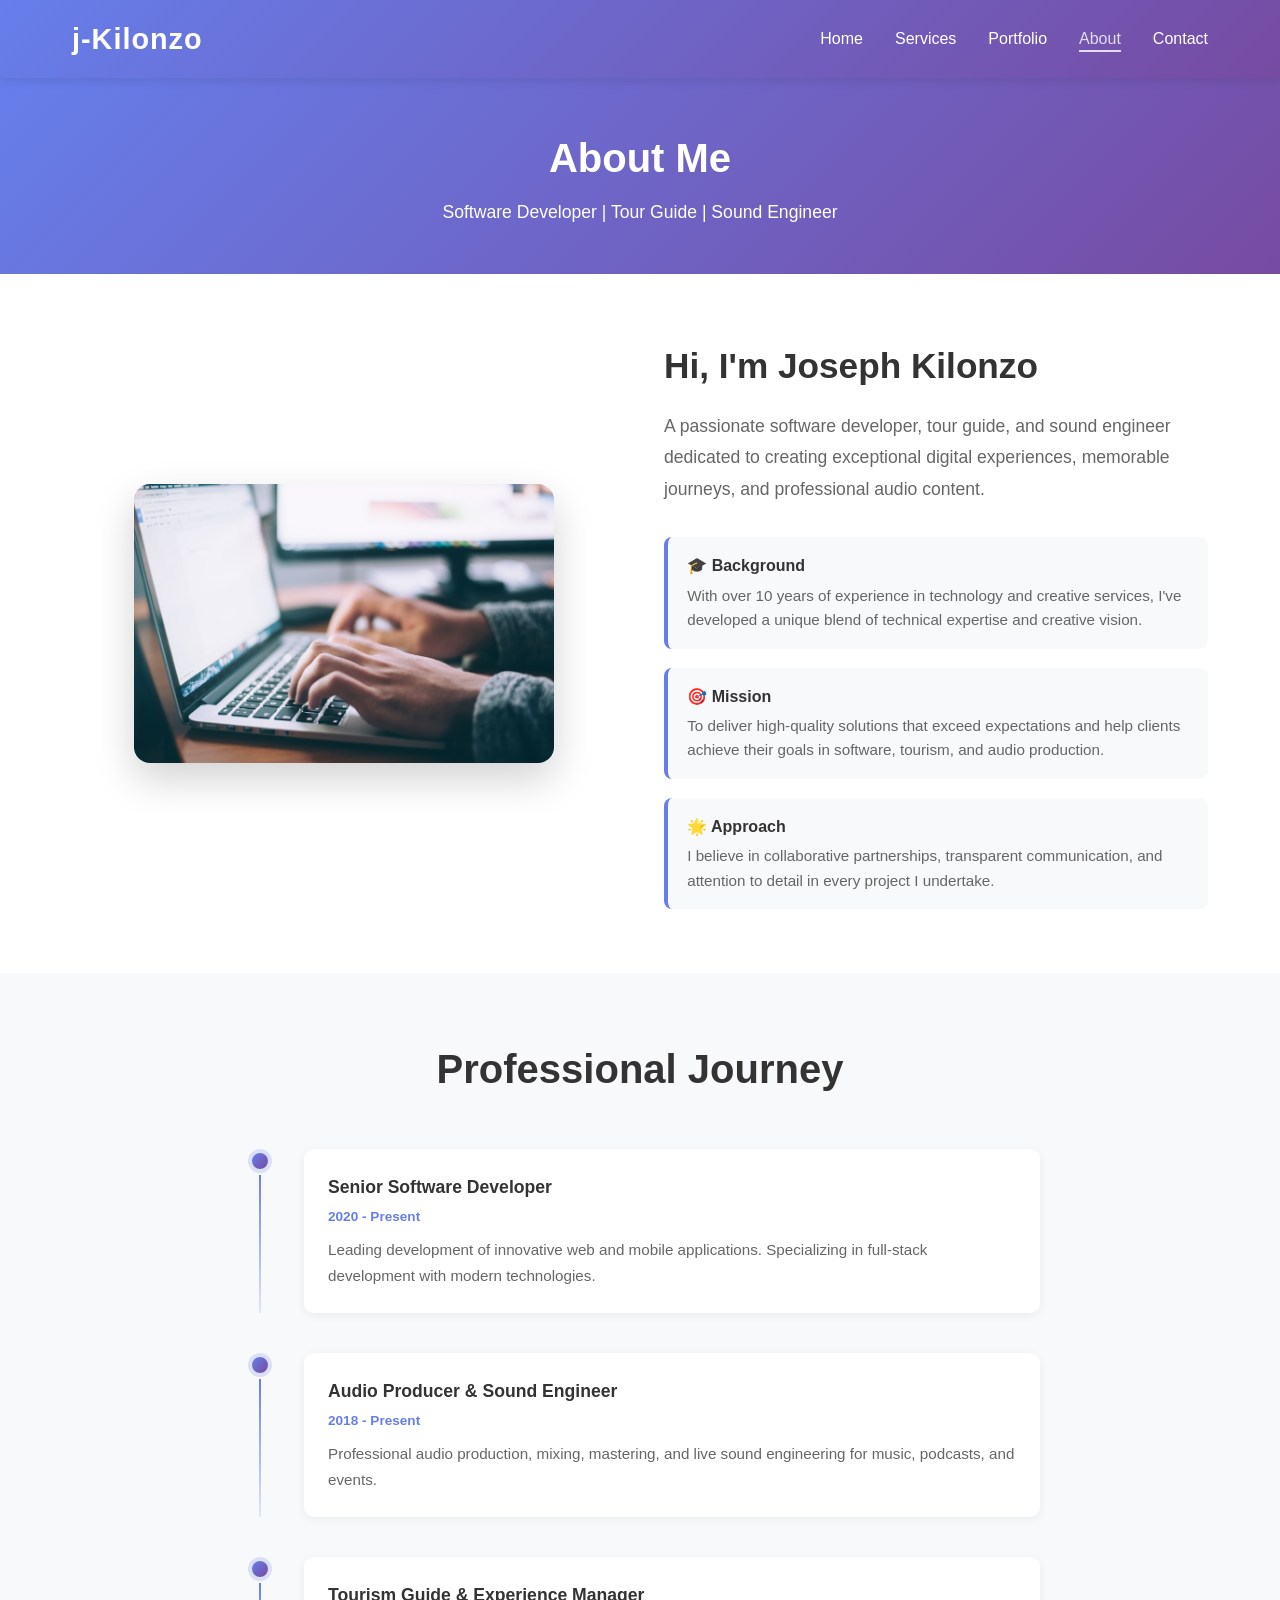
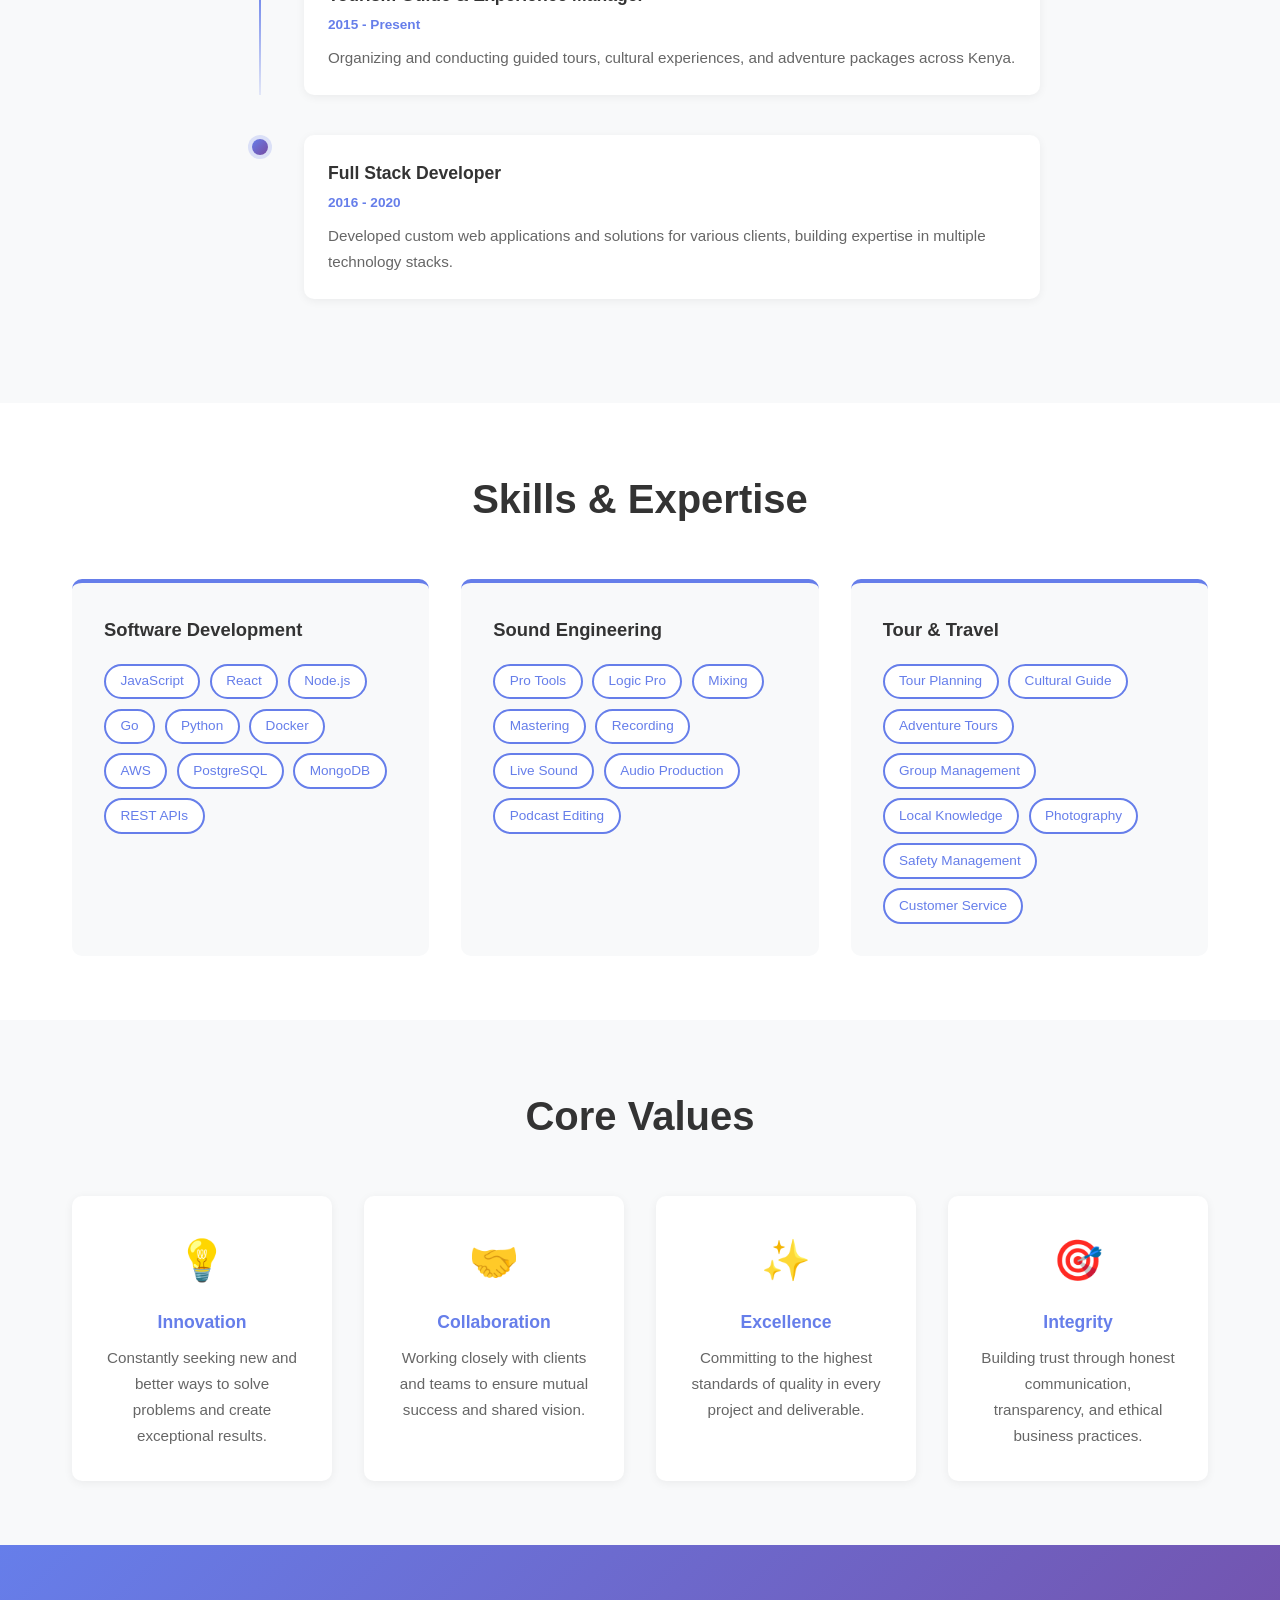
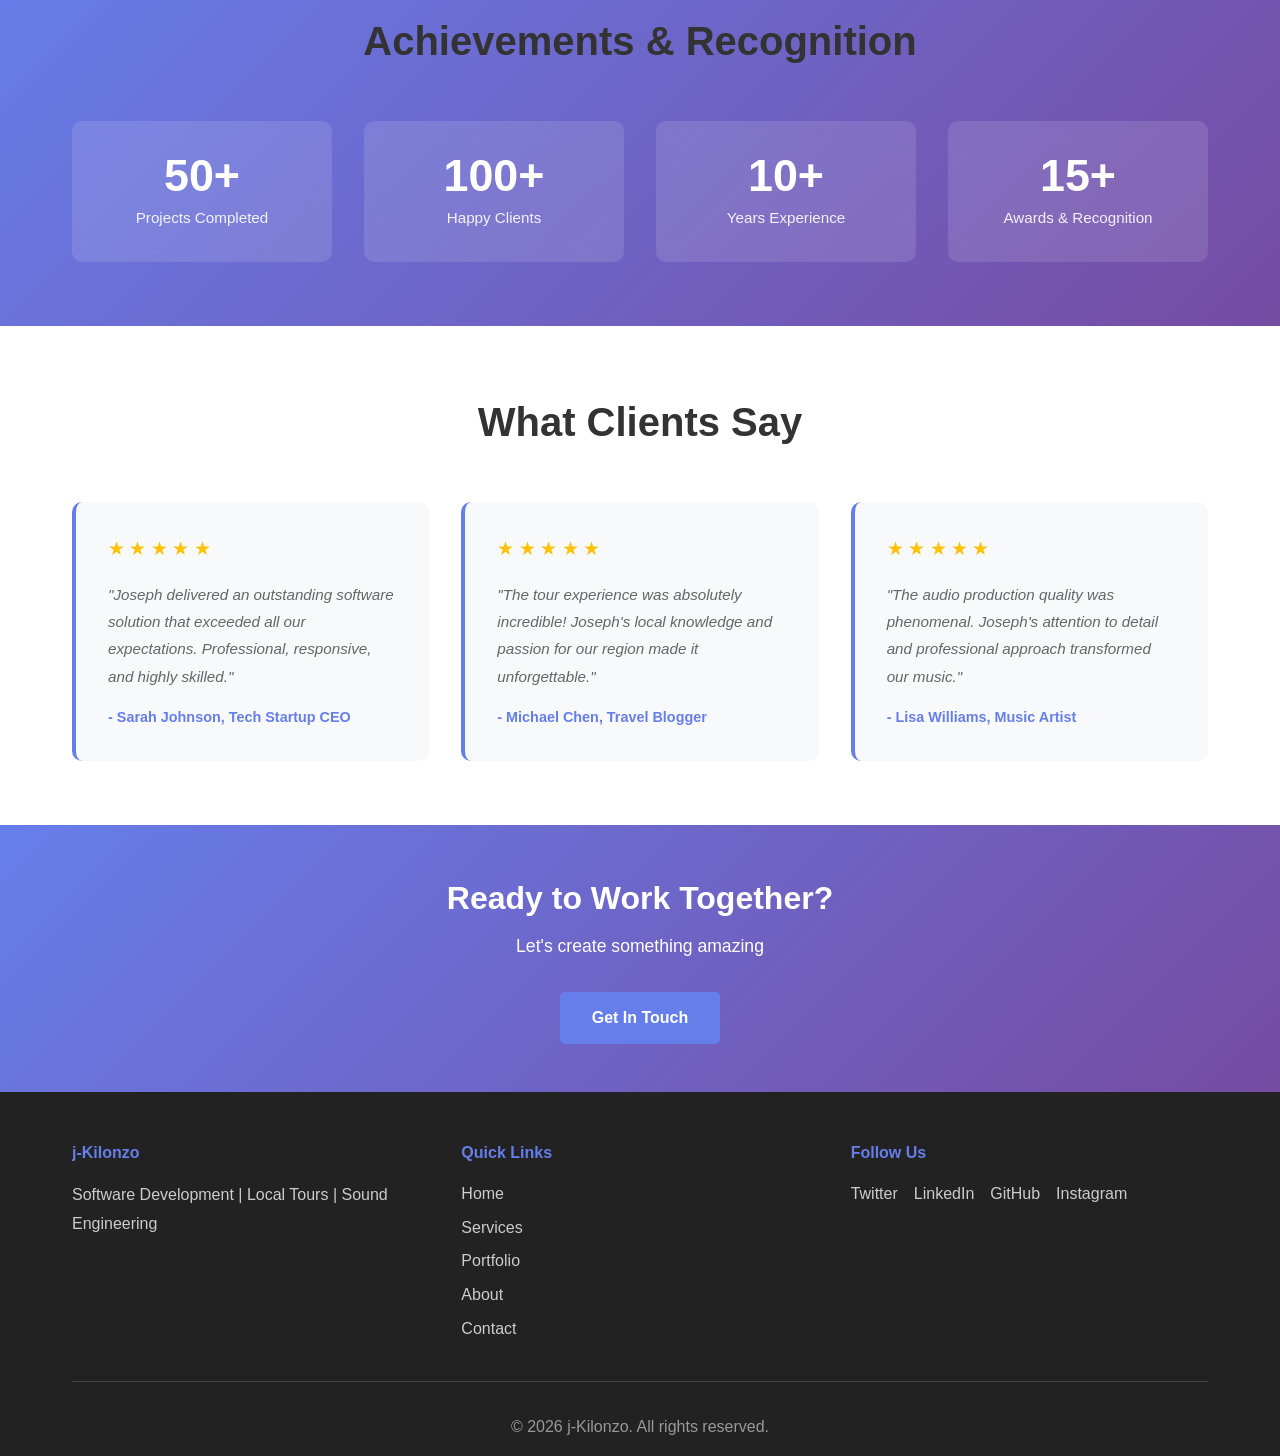
==== commit 5b4ec3aa: "Replace placeholder icons/SVGs with real photos and polish design Co-Authored-By: Joseph Kilonzo <ki" ====
--- a/about.html
+++ b/about.html
@@ -46,49 +46,7 @@
         <div class="container">
             <div class="about-hero-content">
                 <div class="about-hero-image fade-in-left">
-                    <svg viewBox="0 0 400 400" xmlns="http://www.w3.org/2000/svg">
-                        <!-- Background Circle -->
-                        <circle cx="200" cy="200" r="190" fill="#667eea" opacity="0.1"/>
-                        <circle cx="200" cy="200" r="170" fill="#764ba2" opacity="0.1"/>
-                        
-                        <!-- Head -->
-                        <circle cx="200" cy="100" r="50" fill="url(#headGrad)"/>
-                        <defs>
-                            <linearGradient id="headGrad" x1="0%" y1="0%" x2="100%" y2="100%">
-                                <stop offset="0%" style="stop-color:#667eea;stop-opacity:1" />
-                                <stop offset="100%" style="stop-color:#764ba2;stop-opacity:1" />
-                            </linearGradient>
-                        </defs>
-                        
-                        <!-- Body -->
-                        <rect x="150" y="160" width="100" height="120" rx="20" fill="url(#bodyGrad)"/>
-                        <defs>
-                            <linearGradient id="bodyGrad" x1="0%" y1="0%" x2="100%" y2="100%">
-                                <stop offset="0%" style="stop-color:#764ba2;stop-opacity:1" />
-                                <stop offset="100%" style="stop-color:#667eea;stop-opacity:0.8" />
-                            </linearGradient>
-                        </defs>
-                        
-                        <!-- Arms -->
-                        <rect x="70" y="180" width="80" height="30" rx="15" fill="#667eea" opacity="0.7"/>
-                        <rect x="250" y="180" width="80" height="30" rx="15" fill="#667eea" opacity="0.7"/>
-                        
-                        <!-- Decorative Badges -->
-                        <g>
-                            <circle cx="320" cy="100" r="35" fill="#667eea" opacity="0.2" stroke="#667eea" stroke-width="2"/>
-                            <text x="320" y="110" text-anchor="middle" fill="#667eea" font-size="24">💻</text>
-                        </g>
-                        
-                        <g>
-                            <circle cx="100" cy="280" r="35" fill="#764ba2" opacity="0.2" stroke="#764ba2" stroke-width="2"/>
-                            <text x="100" y="290" text-anchor="middle" fill="#764ba2" font-size="24">🎵</text>
-                        </g>
-                        
-                        <g>
-                            <circle cx="300" cy="320" r="35" fill="#667eea" opacity="0.2" stroke="#667eea" stroke-width="2"/>
-                            <text x="300" y="330" text-anchor="middle" fill="#667eea" font-size="24">🗺️</text>
-                        </g>
-                    </svg>
+                    <img src="images/about.jpg" alt="Joseph Kilonzo working on a laptop" loading="lazy">
                 </div>
                 <div class="about-hero-text fade-in-right">
                     <h2>Hi, I'm Joseph Kilonzo</h2>
--- a/styles.css
+++ b/styles.css
@@ -154,13 +154,22 @@
 }
 
 .hero-graphic {
-    max-width: 400px;
+    max-width: 480px;
     margin: 0 auto;
 }
 
-.hero-graphic svg {
+.hero-graphic img {
     width: 100%;
     height: auto;
+    display: block;
+    border-radius: 16px;
+    box-shadow: 0 20px 45px rgba(0, 0, 0, 0.35);
+    transform: rotate(-1.5deg);
+    transition: transform 0.4s ease;
+}
+
+.hero-graphic img:hover {
+    transform: rotate(0deg) scale(1.02);
 }
 
 .hero-cta {
@@ -222,20 +231,23 @@
     box-shadow: 0 5px 25px rgba(102, 126, 234, 0.2);
 }
 
-.service-icon-box {
-    width: 80px;
-    height: 80px;
-    margin: 0 auto 1.5rem;
-    background: linear-gradient(135deg, var(--primary-color) 0%, var(--secondary-color) 100%);
-    border-radius: 50%;
-    display: flex;
-    align-items: center;
-    justify-content: center;
-}
-
-.service-icon-box svg {
-    width: 50px;
-    height: 50px;
+.service-image {
+    margin: -2rem -2rem 1.5rem;
+    height: 200px;
+    overflow: hidden;
+    border-radius: 10px 10px 0 0;
+}
+
+.service-image img {
+    width: 100%;
+    height: 100%;
+    object-fit: cover;
+    display: block;
+    transition: transform 0.45s ease;
+}
+
+.service-preview-card:hover .service-image img {
+    transform: scale(1.07);
 }
 
 .service-preview-card h3 {
@@ -274,9 +286,13 @@
     max-width: 100%;
 }
 
-.service-detail-graphic svg {
+.service-detail-photo {
     width: 100%;
-    height: auto;
+    height: 360px;
+    object-fit: cover;
+    display: block;
+    border-radius: 16px;
+    box-shadow: 0 16px 40px rgba(102, 126, 234, 0.25);
 }
 
 .service-detail-text h2 {
@@ -363,13 +379,16 @@
 }
 
 .about-graphic {
-    max-width: 300px;
+    max-width: 420px;
     margin: 0 auto;
 }
 
-.about-graphic svg {
+.about-graphic img {
     width: 100%;
     height: auto;
+    display: block;
+    border-radius: 16px;
+    box-shadow: 0 16px 40px rgba(0, 0, 0, 0.18);
 }
 
 .about-text p {
@@ -632,9 +651,14 @@
     max-width: 100%;
 }
 
-.form-graphic svg {
+.form-graphic img {
     width: 100%;
-    height: auto;
+    height: 100%;
+    min-height: 320px;
+    object-fit: cover;
+    display: block;
+    border-radius: 16px;
+    box-shadow: 0 16px 40px rgba(102, 126, 234, 0.2);
 }
 
 .contact-form {
@@ -994,3 +1018,618 @@
         break-after: page;
     }
 }
+
+/* ── Section title (shared utility) ──────────────────────── */
+.section-title {
+    text-align: center;
+    font-size: 2.5rem;
+    margin-bottom: 3rem;
+    color: var(--text-dark);
+}
+ 
+/* ── About Hero ──────────────────────────────────────────── */
+.about-hero {
+    padding: 4rem 2rem;
+    background-color: var(--bg-white);
+}
+ 
+.about-hero-content {
+    display: grid;
+    grid-template-columns: 1fr 1fr;
+    gap: 3rem;
+    align-items: center;
+}
+ 
+.about-hero-image {
+    max-width: 420px;
+    margin: 0 auto;
+}
+ 
+.about-hero-image img {
+    width: 100%;
+    height: auto;
+    display: block;
+    border-radius: 16px;
+    box-shadow: 0 16px 40px rgba(0, 0, 0, 0.18);
+}
+ 
+.about-hero-text h2 {
+    font-size: 2.2rem;
+    margin-bottom: 1rem;
+    color: var(--text-dark);
+}
+ 
+.about-hero-text .lead {
+    font-size: 1.1rem;
+    color: var(--text-light);
+    line-height: 1.8;
+    margin-bottom: 2rem;
+}
+ 
+.about-intro-points {
+    display: flex;
+    flex-direction: column;
+    gap: 1.2rem;
+}
+ 
+.intro-point {
+    background: var(--bg-light);
+    padding: 1rem 1.2rem;
+    border-radius: 8px;
+    border-left: 4px solid var(--primary-color);
+}
+ 
+.intro-point h4 {
+    color: var(--text-dark);
+    margin-bottom: 0.3rem;
+    font-size: 1rem;
+}
+ 
+.intro-point p {
+    color: var(--text-light);
+    font-size: 0.95rem;
+    line-height: 1.6;
+    margin: 0;
+}
+ 
+/* ── Experience Timeline ─────────────────────────────────── */
+.experience-section {
+    padding: 4rem 2rem;
+    background-color: var(--bg-light);
+}
+ 
+.timeline {
+    position: relative;
+    max-width: 800px;
+    margin: 0 auto;
+}
+ 
+.timeline-item {
+    display: grid;
+    grid-template-columns: 40px 1fr;
+    gap: 1.5rem;
+    margin-bottom: 2.5rem;
+}
+ 
+.timeline-marker {
+    display: flex;
+    flex-direction: column;
+    align-items: center;
+}
+ 
+.timeline-dot {
+    width: 16px;
+    height: 16px;
+    border-radius: 50%;
+    background: linear-gradient(135deg, var(--primary-color), var(--secondary-color));
+    flex-shrink: 0;
+    box-shadow: 0 0 0 4px rgba(102, 126, 234, 0.2);
+    margin-top: 4px;
+}
+ 
+.timeline-line {
+    width: 2px;
+    flex: 1;
+    background: linear-gradient(to bottom, var(--primary-color), rgba(102, 126, 234, 0.15));
+    margin-top: 6px;
+}
+ 
+.timeline-content {
+    background: var(--bg-white);
+    padding: 1.5rem;
+    border-radius: 10px;
+    box-shadow: 0 2px 10px rgba(0, 0, 0, 0.06);
+}
+ 
+.timeline-content h3 {
+    color: var(--text-dark);
+    font-size: 1.1rem;
+    margin-bottom: 0.3rem;
+}
+ 
+.timeline-date {
+    color: var(--primary-color);
+    font-size: 0.85rem;
+    font-weight: 600;
+    margin-bottom: 0.6rem;
+}
+ 
+.timeline-content p:last-child {
+    color: var(--text-light);
+    font-size: 0.95rem;
+    line-height: 1.7;
+    margin: 0;
+}
+ 
+/* ── Skills Section ──────────────────────────────────────── */
+.skills-section {
+    padding: 4rem 2rem;
+    background-color: var(--bg-white);
+}
+ 
+.skills-categories {
+    display: grid;
+    grid-template-columns: repeat(auto-fit, minmax(280px, 1fr));
+    gap: 2rem;
+}
+ 
+.skill-category {
+    background: var(--bg-light);
+    padding: 2rem;
+    border-radius: 10px;
+    border-top: 4px solid var(--primary-color);
+}
+ 
+.skill-category h3 {
+    color: var(--text-dark);
+    font-size: 1.15rem;
+    margin-bottom: 1.2rem;
+}
+ 
+.skill-list {
+    display: flex;
+    flex-wrap: wrap;
+    gap: 0.6rem;
+}
+ 
+.skill-badge {
+    background: white;
+    color: var(--primary-color);
+    border: 2px solid var(--primary-color);
+    padding: 0.3rem 0.9rem;
+    border-radius: 20px;
+    font-size: 0.85rem;
+    font-weight: 500;
+    transition: all 0.2s ease;
+}
+ 
+.skill-badge:hover {
+    background: var(--primary-color);
+    color: white;
+}
+ 
+/* ── Values Section ──────────────────────────────────────── */
+.values-section {
+    padding: 4rem 2rem;
+    background-color: var(--bg-light);
+}
+ 
+.values-grid {
+    display: grid;
+    grid-template-columns: repeat(auto-fit, minmax(220px, 1fr));
+    gap: 2rem;
+}
+ 
+.value-card {
+    background: var(--bg-white);
+    padding: 2rem;
+    border-radius: 10px;
+    text-align: center;
+    box-shadow: 0 2px 10px rgba(0, 0, 0, 0.06);
+    transition: transform 0.3s ease, box-shadow 0.3s ease;
+}
+ 
+.value-card:hover {
+    transform: translateY(-6px);
+    box-shadow: 0 8px 24px rgba(102, 126, 234, 0.15);
+}
+ 
+.value-icon {
+    font-size: 2.5rem;
+    margin-bottom: 1rem;
+}
+ 
+.value-card h3 {
+    color: var(--primary-color);
+    font-size: 1.1rem;
+    margin-bottom: 0.6rem;
+}
+ 
+.value-card p {
+    color: var(--text-light);
+    font-size: 0.95rem;
+    line-height: 1.7;
+}
+ 
+/* ── Achievements Section ────────────────────────────────── */
+.achievements-section {
+    padding: 4rem 2rem;
+    background: linear-gradient(135deg, var(--primary-color) 0%, var(--secondary-color) 100%);
+    color: white;
+}
+ 
+.achievements-grid {
+    display: grid;
+    grid-template-columns: repeat(auto-fit, minmax(180px, 1fr));
+    gap: 2rem;
+}
+ 
+.achievement-card {
+    text-align: center;
+    padding: 2rem 1rem;
+    background: rgba(255, 255, 255, 0.12);
+    border-radius: 10px;
+    backdrop-filter: blur(8px);
+    transition: background 0.3s ease;
+}
+ 
+.achievement-card:hover {
+    background: rgba(255, 255, 255, 0.2);
+}
+ 
+.achievement-number {
+    font-size: 2.8rem;
+    font-weight: 800;
+    line-height: 1;
+    margin-bottom: 0.5rem;
+}
+ 
+.achievement-card p {
+    font-size: 0.95rem;
+    opacity: 0.9;
+}
+ 
+/* ── Testimonials Section ────────────────────────────────── */
+.testimonials-section {
+    padding: 4rem 2rem;
+    background-color: var(--bg-white);
+}
+ 
+.testimonials-grid {
+    display: grid;
+    grid-template-columns: repeat(auto-fit, minmax(280px, 1fr));
+    gap: 2rem;
+}
+ 
+.testimonial-card {
+    background: var(--bg-light);
+    padding: 2rem;
+    border-radius: 10px;
+    border-left: 4px solid var(--primary-color);
+    transition: box-shadow 0.3s ease;
+}
+ 
+.testimonial-card:hover {
+    box-shadow: 0 4px 16px rgba(102, 126, 234, 0.15);
+}
+ 
+.star-rating {
+    margin-bottom: 1rem;
+}
+ 
+.star {
+    color: #ffc107;
+    font-size: 1.2rem;
+}
+ 
+.testimonial-text {
+    color: var(--text-light);
+    font-style: italic;
+    line-height: 1.8;
+    margin-bottom: 1rem;
+    font-size: 0.95rem;
+}
+ 
+.testimonial-author {
+    color: var(--primary-color);
+    font-weight: 600;
+    font-size: 0.9rem;
+}
+ 
+/* ── Portfolio page extras ───────────────────────────────── */
+.portfolio-filters {
+    padding: 2.5rem 2rem 0;
+    background-color: var(--bg-white);
+}
+ 
+.filter-buttons {
+    display: flex;
+    gap: 1rem;
+    justify-content: center;
+    flex-wrap: wrap;
+}
+ 
+.filter-btn {
+    padding: 0.6rem 1.6rem;
+    border: 2px solid var(--primary-color);
+    border-radius: 25px;
+    background: transparent;
+    color: var(--primary-color);
+    font-size: 0.95rem;
+    font-weight: 600;
+    cursor: pointer;
+    transition: all 0.25s ease;
+}
+ 
+.filter-btn:hover,
+.filter-btn.active {
+    background: var(--primary-color);
+    color: white;
+}
+ 
+.portfolio-section {
+    padding: 2.5rem 2rem 4rem;
+    background-color: var(--bg-white);
+}
+ 
+.portfolio-grid {
+    display: grid;
+    grid-template-columns: repeat(auto-fit, minmax(280px, 1fr));
+    gap: 2rem;
+}
+ 
+.portfolio-item {
+    background: white;
+    border-radius: 10px;
+    overflow: hidden;
+    box-shadow: 0 2px 10px rgba(0, 0, 0, 0.08);
+    transition: transform 0.3s ease, box-shadow 0.3s ease, opacity 0.3s ease;
+}
+ 
+.portfolio-item:hover {
+    transform: translateY(-6px);
+    box-shadow: 0 8px 24px rgba(0, 0, 0, 0.14);
+}
+ 
+.portfolio-image {
+    position: relative;
+    overflow: hidden;
+}
+ 
+.portfolio-image svg {
+    width: 100%;
+    display: block;
+}
+
+.portfolio-photo {
+    width: 100%;
+    height: 230px;
+    object-fit: cover;
+    display: block;
+    transition: transform 0.45s ease;
+}
+
+.portfolio-item:hover .portfolio-photo {
+    transform: scale(1.08);
+}
+ 
+.portfolio-overlay {
+    position: absolute;
+    inset: 0;
+    background: rgba(102, 126, 234, 0.85);
+    display: flex;
+    align-items: center;
+    justify-content: center;
+    opacity: 0;
+    transition: opacity 0.3s ease;
+}
+ 
+.portfolio-item:hover .portfolio-overlay {
+    opacity: 1;
+}
+ 
+.portfolio-link {
+    color: white;
+    font-weight: 700;
+    font-size: 1rem;
+    text-decoration: none;
+    border: 2px solid white;
+    padding: 0.6rem 1.4rem;
+    border-radius: 5px;
+    transition: background 0.2s ease;
+}
+ 
+.portfolio-link:hover {
+    background: white;
+    color: var(--primary-color);
+}
+ 
+.portfolio-info {
+    padding: 1.4rem;
+}
+ 
+.portfolio-info h3 {
+    color: var(--text-dark);
+    margin-bottom: 0.3rem;
+    font-size: 1.05rem;
+}
+ 
+.category-tag {
+    display: inline-block;
+    background: var(--primary-color);
+    color: white;
+    font-size: 0.75rem;
+    font-weight: 600;
+    padding: 0.2rem 0.7rem;
+    border-radius: 12px;
+    margin-bottom: 0.6rem;
+}
+ 
+.portfolio-info p:last-child {
+    color: var(--text-light);
+    font-size: 0.9rem;
+    line-height: 1.6;
+}
+ 
+/* ── Mobile hamburger menu ───────────────────────────────── */
+.hamburger {
+    display: none;
+    flex-direction: column;
+    gap: 5px;
+    cursor: pointer;
+    padding: 4px;
+}
+ 
+.hamburger span {
+    display: block;
+    width: 24px;
+    height: 2px;
+    background: white;
+    border-radius: 2px;
+    transition: all 0.3s ease;
+}
+ 
+.hamburger.active span:nth-child(1) {
+    transform: translateY(7px) rotate(45deg);
+}
+.hamburger.active span:nth-child(2) {
+    opacity: 0;
+}
+.hamburger.active span:nth-child(3) {
+    transform: translateY(-7px) rotate(-45deg);
+}
+ 
+/* ── Contact form error / status states ──────────────────── */
+.required {
+    color: #e53e3e;
+}
+ 
+.error-message {
+    display: none;
+    color: #e53e3e;
+    font-size: 0.82rem;
+    margin-top: 0.3rem;
+}
+ 
+.form-group input.error,
+.form-group textarea.error,
+.form-group select.error {
+    border-color: #e53e3e;
+}
+ 
+.form-status {
+    display: none;
+    padding: 1rem;
+    border-radius: 6px;
+    margin-top: 1rem;
+    font-weight: 500;
+    font-size: 0.95rem;
+}
+ 
+.form-status-success {
+    background: #f0fff4;
+    color: #276749;
+    border: 1px solid #9ae6b4;
+}
+ 
+.form-status-error {
+    background: #fff5f5;
+    color: #c53030;
+    border: 1px solid #feb2b2;
+}
+ 
+/* ── Translation service detail card extras ──────────────── */
+.service-detail-extras {
+    margin-top: 2rem;
+}
+ 
+.detail-item {
+    padding: 0.8rem 0;
+    border-bottom: 1px solid #f0f0f0;
+}
+ 
+.detail-item:last-child {
+    border-bottom: none;
+}
+ 
+.detail-item h4 {
+    color: var(--text-dark);
+    font-size: 0.95rem;
+    margin-bottom: 0.2rem;
+}
+ 
+.detail-item p {
+    color: var(--text-light);
+    font-size: 0.9rem;
+    line-height: 1.6;
+    margin: 0;
+}
+ 
+/* ── Responsive additions ────────────────────────────────── */
+@media (max-width: 768px) {
+    .hamburger {
+        display: flex;
+    }
+ 
+    .nav-menu {
+        display: none;
+        position: absolute;
+        top: 100%;
+        left: 0;
+        right: 0;
+        background: linear-gradient(135deg, var(--primary-color), var(--secondary-color));
+        flex-direction: column;
+        padding: 1.5rem 2rem;
+        gap: 1rem;
+        box-shadow: 0 4px 20px rgba(0, 0, 0, 0.15);
+        z-index: 999;
+    }
+ 
+    .nav-menu.active {
+        display: flex;
+    }
+ 
+    .about-hero-content,
+    .about-content {
+        grid-template-columns: 1fr;
+    }
+ 
+    .timeline-item {
+        grid-template-columns: 30px 1fr;
+        gap: 1rem;
+    }
+ 
+    .skills-categories,
+    .values-grid,
+    .achievements-grid,
+    .testimonials-grid {
+        grid-template-columns: 1fr;
+    }
+ 
+    .filter-buttons {
+        gap: 0.6rem;
+    }
+ 
+    .filter-btn {
+        padding: 0.5rem 1.2rem;
+        font-size: 0.85rem;
+    }
+ 
+    .section-title {
+        font-size: 2rem;
+    }
+}
+ 
+@media (max-width: 480px) {
+    .about-hero-text h2 {
+        font-size: 1.7rem;
+    }
+ 
+    .achievement-number {
+        font-size: 2.2rem;
+    }
+ 
+    .portfolio-grid {
+        grid-template-columns: 1fr;
+    }
+}
